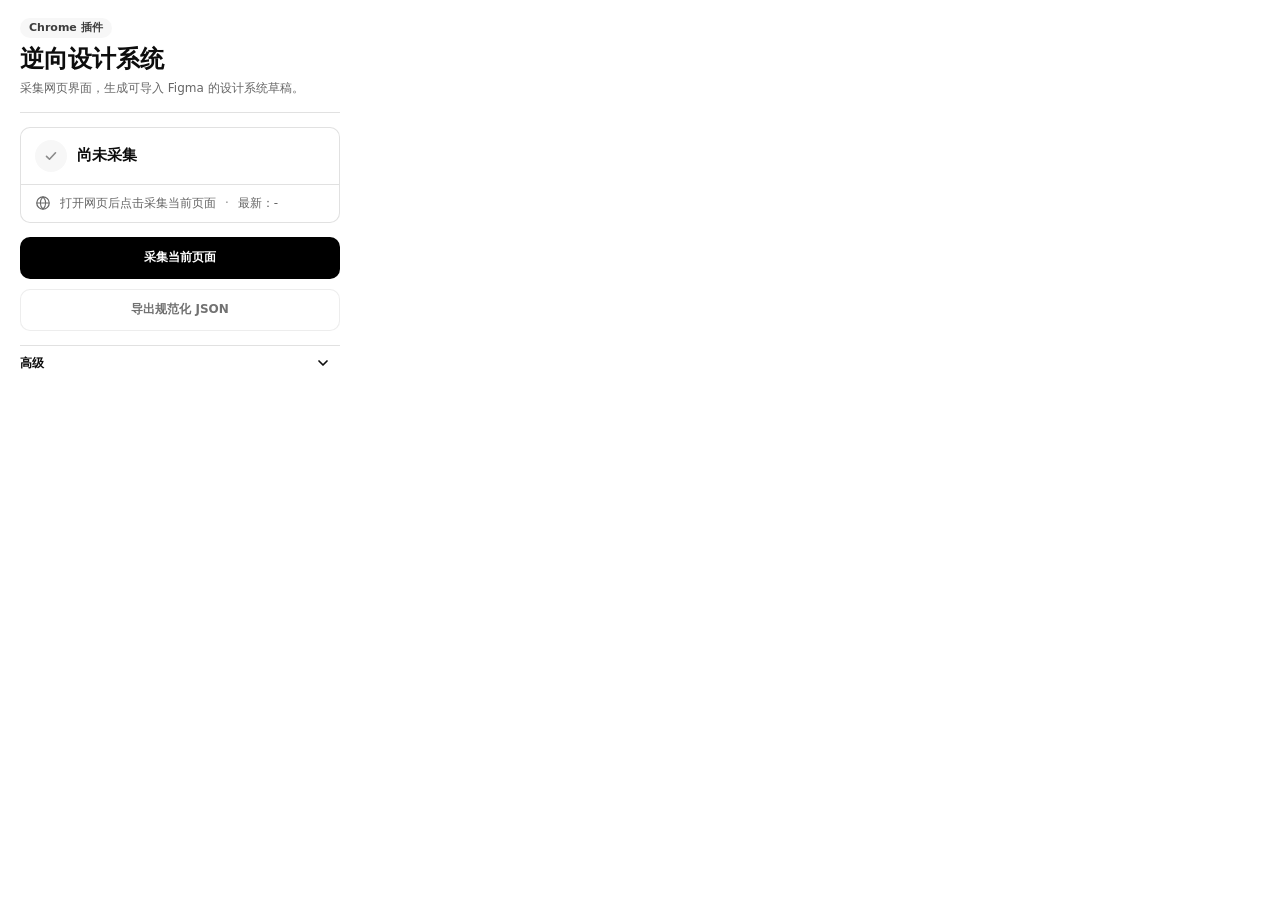
==== extension/popup.html @ 894eaabd "Initial UI Trace prototype" ====
<!doctype html>
<html lang="zh-CN">
  <head>
    <meta charset="utf-8">
    <meta name="viewport" content="width=device-width, initial-scale=1">
    <title>UI Trace · Web 采集器</title>
    <style>
      :root {
        --bg: #ffffff;
        --surface: #f7f7f7;
        --surface-hover: #f2f2f2;
        --text: #0d0d0d;
        --muted: #666666;
        --subtle: #8a8a8a;
        --border: rgba(13, 13, 13, 0.12);
        --success-bg: #ecfdf3;
        --success: #168a55;
        --danger: #9a3412;
        --radius: 10px;
      }

      * {
        box-sizing: border-box;
      }

      html {
        scrollbar-gutter: stable;
      }

      body {
        width: 360px;
        margin: 0;
        overflow-y: auto;
        scrollbar-gutter: stable;
        color: var(--text);
        background: var(--bg);
        font: 12px/1.42 Inter, system-ui, -apple-system, BlinkMacSystemFont, "Segoe UI", "Microsoft YaHei", sans-serif;
      }

      .shell {
        display: grid;
        gap: 14px;
        padding: 18px 20px 16px;
      }

      .hero {
        display: grid;
        gap: 8px;
      }

      .eyebrow {
        width: max-content;
        padding: 2px 9px;
        border-radius: 999px;
        color: #3d3d3d;
        background: var(--surface);
        font-size: 11px;
        font-weight: 800;
      }

      h1,
      p {
        margin: 0;
      }

      h1 {
        font-size: 24px;
        line-height: 1.12;
        letter-spacing: 0;
      }

      p {
        color: var(--muted);
      }

      .divider {
        height: 1px;
        background: var(--border);
      }

      .session {
        position: relative;
        z-index: 5;
        overflow: visible;
        border: 1px solid var(--border);
        border-radius: var(--radius);
        background: #ffffff;
      }

      .session.empty .session-icon {
        color: var(--subtle);
        background: var(--surface);
      }

      .session.empty .clear {
        visibility: hidden;
      }

      .session-top {
        display: flex;
        align-items: center;
        justify-content: space-between;
        gap: 12px;
        padding: 12px 14px;
      }

      .session-title {
        display: flex;
        align-items: center;
        gap: 10px;
        min-width: 0;
      }

      .session-icon {
        width: 32px;
        height: 32px;
        display: grid;
        place-items: center;
        border-radius: 999px;
        color: var(--success);
        background: var(--success-bg);
      }

      .session-icon svg {
        width: 18px;
        height: 18px;
        display: block;
      }

      #session-count {
        font-size: 15px;
        font-weight: 800;
      }

      .clear {
        width: auto;
        height: auto;
        min-height: 0;
        display: inline-flex;
        align-items: center;
        gap: 5px;
        border: 0;
        padding: 0;
        color: var(--danger);
        background: transparent;
        font: inherit;
        font-weight: 700;
      }

      .clear svg {
        width: 14px;
        height: 14px;
      }

      .session-meta {
        display: flex;
        align-items: center;
        gap: 9px;
        padding: 10px 14px;
        border-top: 1px solid var(--border);
        color: var(--muted);
      }

      .session-meta svg {
        flex: 0 0 auto;
        width: 16px;
        height: 16px;
        color: var(--muted);
      }

      #session-host {
        min-width: 0;
        overflow: hidden;
        text-overflow: ellipsis;
        white-space: nowrap;
      }

      #session-latest {
        white-space: nowrap;
      }

      .edit-label {
        width: auto;
        height: auto;
        min-height: 0;
        margin-left: auto;
        border: 0;
        padding: 0;
        color: var(--muted);
        background: transparent;
        font-size: 12px;
        font-weight: 800;
      }

      .edit-label:hover {
        color: var(--text);
      }

      .session.empty .edit-label {
        visibility: hidden;
      }

      .label-editor {
        display: grid;
        gap: 8px;
        max-height: 0;
        overflow: hidden;
        padding: 0 14px;
        border-top: 0 solid transparent;
        background: #ffffff;
        opacity: 0;
        transform: translateY(-4px);
        visibility: hidden;
        transition: max-height 190ms cubic-bezier(0.2, 0.8, 0.2, 1), padding 190ms cubic-bezier(0.2, 0.8, 0.2, 1), opacity 150ms ease, transform 150ms ease, visibility 0s linear 190ms;
      }

      .label-editor.open {
        position: relative;
        z-index: 25;
        max-height: 96px;
        overflow: visible;
        padding: 10px 14px 12px;
        border-top-width: 1px;
        border-top-color: var(--border);
        opacity: 1;
        transform: translateY(0);
        visibility: visible;
        transition: max-height 190ms cubic-bezier(0.2, 0.8, 0.2, 1), padding 190ms cubic-bezier(0.2, 0.8, 0.2, 1), opacity 160ms ease, transform 160ms ease, visibility 0s;
      }

      .label-editor.options-open {
        max-height: 96px;
      }

      .label-editor-title {
        color: var(--muted);
        font-size: 12px;
        font-weight: 800;
      }

      .label-editor-row {
        display: grid;
        grid-template-columns: 1fr auto auto;
        gap: 8px;
        align-items: start;
      }

      .label-editor select {
        display: none;
        width: 100%;
        height: 34px;
        border: 1px solid var(--border);
        border-radius: 8px;
        padding: 0 10px;
        color: var(--text);
        background: #ffffff;
        font: inherit;
        font-weight: 700;
      }

      .custom-label-select {
        position: relative;
        min-width: 0;
      }

      .label-select-trigger {
        width: 100%;
        height: 34px;
        min-height: 0;
        display: flex;
        align-items: center;
        justify-content: space-between;
        gap: 10px;
        border: 1px solid var(--border);
        border-radius: 8px;
        padding: 0 10px;
        background: #ffffff;
        font-size: 12px;
        font-weight: 800;
      }

      .label-select-trigger svg {
        width: 14px;
        height: 14px;
        flex: 0 0 auto;
        transition: transform 170ms cubic-bezier(0.2, 0.8, 0.2, 1);
      }

      .custom-label-select.open .label-select-trigger svg {
        transform: rotate(180deg);
      }

      .label-options {
        position: absolute;
        z-index: 40;
        top: calc(100% + 6px);
        left: 0;
        right: 0;
        display: grid;
        gap: 2px;
        padding: 6px;
        border: 1px solid var(--border);
        border-radius: 10px;
        background: #ffffff;
        box-shadow: 0 12px 28px rgba(0, 0, 0, 0.12);
        opacity: 0;
        transform: translateY(-4px);
        transform-origin: top;
        visibility: hidden;
        transition: opacity 150ms ease, transform 170ms cubic-bezier(0.2, 0.8, 0.2, 1), visibility 0s linear 170ms;
      }

      .custom-label-select.open .label-options {
        opacity: 1;
        transform: translateY(0);
        visibility: visible;
        transition: opacity 150ms ease, transform 170ms cubic-bezier(0.2, 0.8, 0.2, 1), visibility 0s;
      }

      .label-option {
        width: 100%;
        height: 30px;
        min-height: 0;
        display: flex;
        align-items: center;
        justify-content: flex-start;
        border: 0;
        border-radius: 7px;
        padding: 0 9px;
        background: transparent;
        font-size: 12px;
        font-weight: 400;
        text-align: left;
      }

      .label-option:hover,
      .label-option[aria-selected="true"] {
        background: var(--surface-hover);
      }

      .label-option[aria-selected="true"] {
        font-weight: 800;
      }

      .label-editor button {
        width: auto;
        height: 34px;
        min-height: 0;
        border-radius: 8px;
        padding: 0 12px;
        font-size: 12px;
      }

      .label-editor .label-select-trigger {
        width: 100%;
      }

      .label-save {
        color: #ffffff;
        background: #000000;
      }

      .label-cancel {
        border-color: var(--border);
        background: #ffffff;
      }

      .dot {
        color: var(--subtle);
      }

      .actions {
        display: grid;
        gap: 10px;
      }

      button {
        width: 100%;
        height: 42px;
        border: 1px solid transparent;
        border-radius: var(--radius);
        padding: 0 14px;
        color: var(--text);
        background: #ffffff;
        font: inherit;
        font-weight: 800;
        cursor: pointer;
      }

      button:disabled {
        cursor: wait;
        opacity: 0.58;
      }

      .primary {
        color: #ffffff;
        background: #000000;
      }

      .primary:hover {
        background: #202020;
      }

      .secondary,
      .ghost {
        border-color: var(--border);
      }

      .secondary:hover,
      .ghost:hover {
        background: var(--surface-hover);
      }

      .advanced {
        display: grid;
        gap: 0;
      }

      .advanced-toggle {
        height: 36px;
        display: flex;
        align-items: center;
        justify-content: space-between;
        border: 0;
        border-top: 1px solid var(--border);
        border-radius: 0;
        padding: 0 8px 0 0;
        background: transparent;
        transition: color 160ms ease;
      }

      #advanced-chevron {
        width: 18px;
        height: 18px;
        display: grid;
        place-items: center;
        flex: 0 0 auto;
        transition: transform 180ms cubic-bezier(0.2, 0.8, 0.2, 1);
      }

      #advanced-chevron svg {
        width: 16px;
        height: 16px;
        display: block;
      }

      .advanced.open #advanced-chevron {
        transform: rotate(180deg);
      }

      .advanced-panel {
        display: grid;
        gap: 12px;
        max-height: 0;
        overflow: hidden;
        opacity: 0;
        transform: translateY(-4px);
        visibility: hidden;
        transition: max-height 220ms cubic-bezier(0.2, 0.8, 0.2, 1), opacity 160ms ease, transform 160ms ease, visibility 0s linear 220ms;
      }

      .advanced.open .advanced-panel {
        max-height: 520px;
        opacity: 1;
        transform: translateY(0);
        visibility: visible;
        transition: max-height 220ms cubic-bezier(0.2, 0.8, 0.2, 1), opacity 180ms ease, transform 180ms ease, visibility 0s;
      }

      .advanced-section {
        display: grid;
        gap: 8px;
        padding-top: 12px;
        border-top: 1px solid var(--border);
      }

      .advanced-title {
        font-size: 13px;
        font-weight: 800;
      }

      .hint {
        color: var(--subtle);
      }

      .segmented {
        position: relative;
        display: grid;
        grid-template-columns: 1fr 1fr;
        padding: 3px;
        border: 1px solid var(--border);
        border-radius: 9px;
        background: var(--surface);
      }

      .segmented::before {
        content: "";
        position: absolute;
        top: 3px;
        bottom: 3px;
        left: 3px;
        width: calc((100% - 6px) / 2);
        border-radius: 7px;
        background: #ffffff;
        box-shadow: 0 1px 2px rgba(0, 0, 0, 0.06);
        transition: transform 180ms cubic-bezier(0.2, 0.8, 0.2, 1);
      }

      .segmented.full-page::before {
        transform: translateX(100%);
      }

      .segment {
        position: relative;
        z-index: 1;
        height: 30px;
        min-height: 0;
        border: 0;
        border-radius: 7px;
        color: var(--muted);
        background: transparent;
        font-weight: 700;
        transition: color 160ms ease;
      }

      .segment.active {
        color: var(--text);
        background: transparent;
        box-shadow: none;
      }

      @media (prefers-reduced-motion: reduce) {
        .advanced-toggle,
        #advanced-chevron,
        .advanced-panel,
        .label-editor,
        .label-select-trigger svg,
        .label-options,
        .segmented::before,
        .segment {
          transition: none;
        }
      }

      #replica-scope {
        display: none;
      }

      #status {
        min-height: 16px;
        color: var(--subtle);
      }
    </style>
  </head>
  <body>
    <main class="shell">
      <section class="hero">
        <div class="eyebrow">Chrome 插件</div>
        <h1>逆向设计系统</h1>
        <p>采集网页界面，生成可导入 Figma 的设计系统草稿。</p>
      </section>

      <div class="divider"></div>

      <section id="session-card" class="session empty" aria-label="当前会话">
        <div class="session-top">
          <div class="session-title">
            <span class="session-icon" aria-hidden="true">
              <svg viewBox="0 0 20 20" fill="none">
                <path d="M5 10.4L8.3 13.6L15 6.4" stroke="currentColor" stroke-width="1.8" stroke-linecap="round" stroke-linejoin="round"/>
              </svg>
            </span>
            <span id="session-count">尚未采集</span>
          </div>
          <button id="clear-session" class="clear" type="button" disabled>
            <svg viewBox="0 0 16 16" fill="none" aria-hidden="true">
              <path d="M3 4H13M6 4V2.8H10V4M5 6V13H11V6" stroke="currentColor" stroke-width="1.4" stroke-linecap="round" stroke-linejoin="round"/>
            </svg>
            <span id="clear-label">清空</span>
          </button>
        </div>
        <div class="session-meta">
          <svg viewBox="0 0 18 18" fill="none" aria-hidden="true">
            <circle cx="9" cy="9" r="7" stroke="currentColor" stroke-width="1.4"/>
            <path d="M2.5 9H15.5M9 2C11 4 12 6.3 12 9C12 11.7 11 14 9 16M9 2C7 4 6 6.3 6 9C6 11.7 7 14 9 16" stroke="currentColor" stroke-width="1.2" stroke-linecap="round"/>
          </svg>
          <span id="session-host">打开网页后点击采集当前页面</span>
          <span id="latest-separator" class="dot">·</span>
          <span id="session-latest">最新：-</span>
          <button id="edit-latest-label" class="edit-label" type="button" disabled>修改</button>
        </div>
        <div id="label-editor" class="label-editor" inert>
          <div class="label-editor-title">修改最新标签</div>
          <div class="label-editor-row">
            <select id="latest-label-select" aria-label="最新标签">
              <option value="default">默认状态</option>
              <option value="menu-open">菜单打开</option>
              <option value="modal-open">弹窗打开</option>
              <option value="sidebar-open">侧栏展开</option>
              <option value="selected">选中状态</option>
              <option value="focused">聚焦状态</option>
              <option value="visible-interactive-states">可见交互状态</option>
              <option value="screenshot-viewport">当前可见区域截图</option>
              <option value="screenshot-full-page">完整页面截图</option>
            </select>
            <button id="save-latest-label" class="label-save" type="button">保存</button>
            <button id="cancel-latest-label" class="label-cancel" type="button">取消</button>
          </div>
        </div>
      </section>

      <section class="actions">
        <button id="capture" class="primary">采集当前页面</button>
        <button id="export-normalized" class="secondary" disabled>导出规范化 JSON</button>
      </section>

      <section id="advanced" class="advanced">
        <button id="advanced-toggle" class="advanced-toggle" type="button" aria-expanded="false">
          <span>高级</span>
          <span id="advanced-chevron" aria-hidden="true">
            <svg viewBox="0 0 16 16" fill="none">
              <path d="M4 6L8 10L12 6" stroke="currentColor" stroke-width="1.7" stroke-linecap="round" stroke-linejoin="round"/>
            </svg>
          </span>
        </button>
        <div id="advanced-panel" class="advanced-panel" inert>
          <section class="advanced-section">
            <div class="advanced-title">采集可见交互状态</div>
            <button id="capture-interactive" class="secondary">采集可见交互状态</button>
            <div class="hint">尝试打开菜单、下拉、Tab、展开项并采集变化状态。</div>
          </section>

          <section class="advanced-section">
            <div class="advanced-title">页面截图参考</div>
            <select id="replica-scope" aria-label="截图范围">
              <option value="viewport" selected>当前可见区域</option>
              <option value="full-page">尝试完整页面</option>
            </select>
            <div id="scope-segmented" class="segmented" aria-label="截图范围">
              <button class="segment active" type="button" data-scope="viewport">当前可见区域</button>
              <button class="segment" type="button" data-scope="full-page">尝试完整页面</button>
            </div>
            <button id="capture-replica" class="secondary">采集截图参考</button>
            <div class="hint">为 Figma 保留页面截图参考，不参与设计系统生成主流程。</div>
          </section>

          <section class="advanced-section">
            <div class="advanced-title">调试数据</div>
            <button id="export-session" class="ghost" disabled>导出原始数据</button>
            <div class="hint">用于排查采集和规范化问题。</div>
          </section>
        </div>
      </section>

      <div id="status" role="status"></div>
    </main>
    <script src="normalizer.js"></script>
    <script src="popup.js"></script>
  </body>
</html>
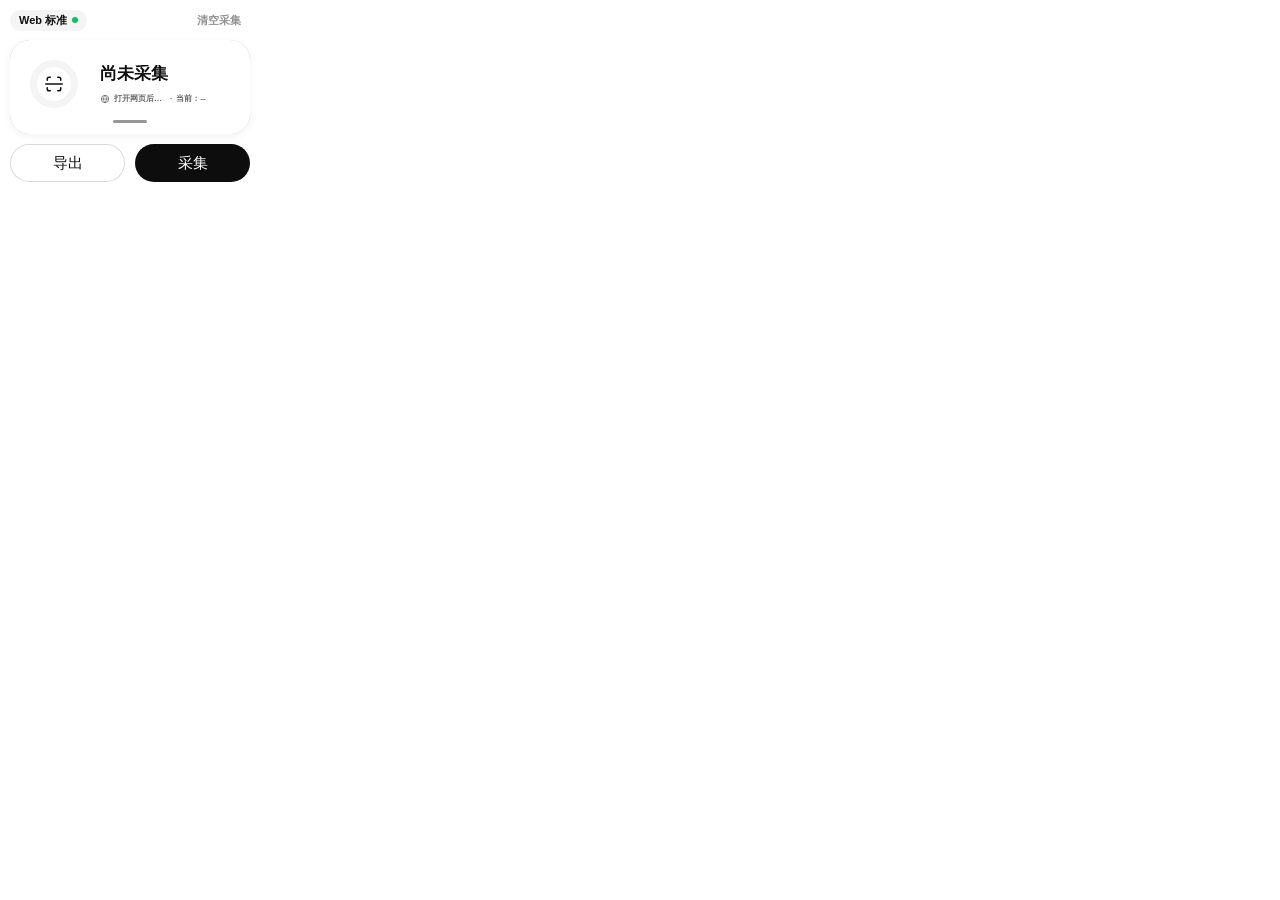
==== commit 6fb4b0c0: "Refine dual-theme plugin UI and interactions" ====
--- a/extension/popup.html
+++ b/extension/popup.html
@@ -6,653 +6,2027 @@
     <title>UI Trace · Web 采集器</title>
     <style>
       :root {
-        --bg: #ffffff;
-        --surface: #f7f7f7;
-        --surface-hover: #f2f2f2;
-        --text: #0d0d0d;
+        color-scheme: light;
+        --page: #f3f3f3;
+        --panel: #ffffff;
+        --surface: #ffffff;
+        --soft: #f4f4f4;
+        --soft-2: #f9f9f9;
+        --text: #101010;
         --muted: #666666;
-        --subtle: #8a8a8a;
-        --border: rgba(13, 13, 13, 0.12);
-        --success-bg: #ecfdf3;
-        --success: #168a55;
-        --danger: #9a3412;
-        --radius: 10px;
+        --label: #555555;
+        --quiet: #969696;
+        --border: #dddddd;
+        --border-strong: rgba(0, 0, 0, 0.15);
+        --action: #0d0d0d;
+        --action-text: #ffffff;
+        --green: #00c961;
+        --danger: #cf3b2e;
+        --shadow: 0 2px 8px rgba(0, 0, 0, 0.055), 0 0 0.5px rgba(0, 0, 0, 0.28);
+      }
+
+      :root[data-theme="dark"] {
+        color-scheme: dark;
+        --page: #0b0b0b;
+        --panel: #050505;
+        --surface: #202020;
+        --soft: #252525;
+        --soft-2: #1b1b1b;
+        --text: #ffffff;
+        --muted: #a7a7a7;
+        --label: #d6d6d6;
+        --quiet: #8b8b8b;
+        --border: #464646;
+        --border-strong: rgba(255, 255, 255, 0.42);
+        --action: #f5f5f5;
+        --action-text: #111111;
+        --shadow: 0 4px 14px rgba(0, 0, 0, 0.34), 0 0 0.5px rgba(255, 255, 255, 0.18);
       }
 
       * {
         box-sizing: border-box;
       }
 
-      html {
-        scrollbar-gutter: stable;
-      }
-
       body {
-        width: 360px;
+        width: 380px;
+        min-height: 292px;
         margin: 0;
-        overflow-y: auto;
-        scrollbar-gutter: stable;
+        overflow-x: hidden;
         color: var(--text);
-        background: var(--bg);
-        font: 12px/1.42 Inter, system-ui, -apple-system, BlinkMacSystemFont, "Segoe UI", "Microsoft YaHei", sans-serif;
+        background: var(--page);
+        font: 12px/1.2 "PingFang SC", "Microsoft YaHei", Inter, system-ui, sans-serif;
+      }
+
+      button,
+      select {
+        font: inherit;
+      }
+
+      button {
+        border: 0;
+        cursor: pointer;
+      }
+
+      button:focus-visible,
+      select:focus-visible {
+        outline: 2px solid var(--green);
+        outline-offset: 2px;
       }
 
       .shell {
-        display: grid;
-        gap: 14px;
-        padding: 18px 20px 16px;
-      }
-
-      .hero {
-        display: grid;
+        min-height: 292px;
+        display: flex;
+        flex-direction: column;
+        gap: 15px;
+        padding: 15px;
+        border-radius: 30px;
+        background: var(--panel);
+      }
+
+      .topbar {
+        height: 27px;
+        display: flex;
+        align-items: center;
+        justify-content: space-between;
+      }
+
+      .mode-toggle,
+      .clear {
+        min-height: 27px;
+        display: inline-flex;
+        align-items: center;
         gap: 8px;
-      }
-
-      .eyebrow {
-        width: max-content;
-        padding: 2px 9px;
-        border-radius: 999px;
-        color: #3d3d3d;
-        background: var(--surface);
-        font-size: 11px;
+        padding: 7px 15px;
+        border-radius: 24px;
+        color: var(--text);
+        background: var(--soft);
+        font-size: 12px;
         font-weight: 800;
-      }
-
-      h1,
-      p {
-        margin: 0;
-      }
-
-      h1 {
-        font-size: 24px;
-        line-height: 1.12;
-        letter-spacing: 0;
-      }
-
-      p {
-        color: var(--muted);
-      }
-
-      .divider {
-        height: 1px;
-        background: var(--border);
+        line-height: 13px;
+      }
+
+      .clear {
+        background: transparent;
+      }
+
+      .clear[data-confirm="true"] {
+        color: #ffffff;
+        background: var(--danger);
+      }
+
+      .mode-dot {
+        width: 7px;
+        height: 7px;
+        flex: 0 0 7px;
+        border-radius: 50%;
+        background: var(--green);
+      }
+
+      .content-stack {
+        width: 350px;
+        display: flex;
+        flex-direction: column;
+        gap: 15px;
       }
 
       .session {
         position: relative;
-        z-index: 5;
+        overflow: hidden;
+        border-radius: 24px;
+        background: var(--surface);
+        box-shadow: var(--shadow);
+      }
+
+      .session-overview {
+        position: relative;
+        min-height: 147px;
+        display: flex;
+        align-items: center;
+        gap: 35px;
+        padding: 30px;
+      }
+
+      .theme-toggle {
+        width: 71px;
+        height: 71px;
+        flex: 0 0 71px;
+        display: grid;
+        place-items: center;
+        border: 10px solid var(--green);
+        border-radius: 50%;
+        color: var(--text);
+        background: var(--surface);
+      }
+
+      .session.empty .theme-toggle {
+        border-color: var(--soft);
+      }
+
+      .theme-toggle svg {
+        width: 26px;
+        height: 26px;
+      }
+
+      .session-copy {
+        min-width: 0;
+        display: grid;
+        gap: 19px;
+      }
+
+      #session-count {
+        min-width: 0;
+        overflow: hidden;
+        color: var(--text);
+        font-size: 23px;
+        font-weight: 900;
+        line-height: 24px;
+        letter-spacing: 0;
+        white-space: nowrap;
+      }
+
+      .session-meta {
+        min-width: 0;
+        display: flex;
+        align-items: center;
+        gap: 6px;
+        color: var(--muted);
+        font-size: 10px;
+        font-weight: 700;
+        line-height: 12px;
+        white-space: nowrap;
+      }
+
+      .session-meta svg {
+        width: 14px;
+        height: 14px;
+        flex: 0 0 auto;
+      }
+
+      #session-host {
+        max-width: 72px;
+        overflow: hidden;
+        text-overflow: ellipsis;
+      }
+
+      #session-latest {
+        overflow: hidden;
+        max-width: 96px;
+        text-overflow: ellipsis;
+      }
+
+      .details-toggle {
+        position: absolute;
+        left: 50%;
+        bottom: 9px;
+        width: 46px;
+        height: 18px;
+        padding: 0;
+        border-radius: 999px;
+        background: transparent;
+        transform: translateX(-50%);
+      }
+
+      .details-toggle::before {
+        content: "";
+        position: absolute;
+        left: 8px;
+        right: 8px;
+        top: 7px;
+        height: 4px;
+        border-radius: 999px;
+        background: var(--quiet);
+      }
+
+      .edit-label {
+        display: none;
+      }
+
+      .label-editor,
+      .advanced-panel {
+        display: none;
+      }
+
+      .session.expanded .label-editor {
+        display: grid;
+      }
+
+      .advanced.is-advanced.expanded .advanced-panel {
+        display: grid;
+      }
+
+      .session.expanded {
         overflow: visible;
-        border: 1px solid var(--border);
-        border-radius: var(--radius);
-        background: #ffffff;
-      }
-
-      .session.empty .session-icon {
-        color: var(--subtle);
-        background: var(--surface);
-      }
-
-      .session.empty .clear {
-        visibility: hidden;
-      }
-
-      .session-top {
+      }
+
+      .label-editor,
+      .advanced-panel {
+        gap: 15px;
+        padding: 0 30px 15px;
+      }
+
+      .label-editor-title,
+      .advanced-title {
+        color: var(--label);
+        font-size: 15px;
+        font-weight: 500;
+        line-height: 16px;
+      }
+
+      .label-editor-row {
         display: flex;
         align-items: center;
         justify-content: space-between;
         gap: 12px;
-        padding: 12px 14px;
-      }
-
-      .session-title {
+      }
+
+      .label-editor select {
+        display: none;
+      }
+
+      .custom-label-select {
+        position: relative;
+        width: 142px;
+        flex: 0 0 142px;
+      }
+
+      .label-select-trigger,
+      .advanced-action {
+        width: 100%;
+        min-height: 38px;
         display: flex;
         align-items: center;
+        justify-content: space-between;
+        gap: 8px;
+        padding: 12px 15px;
+        border: 1px solid var(--border);
+        border-radius: 30px;
+        color: var(--text);
+        background: var(--surface);
+        font-size: 15px;
+        font-weight: 500;
+        line-height: 14px;
+        text-align: left;
+      }
+
+      .label-select-trigger svg {
+        width: 12px;
+        flex: 0 0 auto;
+      }
+
+      .label-options {
+        position: absolute;
+        z-index: 20;
+        top: calc(100% + 6px);
+        left: 0;
+        right: 0;
+        display: none;
+        padding: 6px;
+        border: 1px solid var(--border);
+        border-radius: 15px;
+        background: var(--surface);
+        box-shadow: var(--shadow);
+      }
+
+      .custom-label-select.open .label-options {
+        display: grid;
+      }
+
+      .label-option {
+        min-height: 28px;
+        padding: 6px 9px;
+        border-radius: 10px;
+        color: var(--text);
+        background: transparent;
+        text-align: left;
+        font-size: 12px;
+      }
+
+      .label-option:hover,
+      .label-option[aria-selected="true"] {
+        background: var(--soft);
+      }
+
+      .label-save,
+      .label-cancel {
+        min-width: 61px;
+        min-height: 38px;
+        padding: 11px 15px;
+        border-radius: 30px;
+        color: var(--text);
+        background: transparent;
+        font-size: 15px;
+        font-weight: 500;
+      }
+
+      .label-save {
+        border: 1px solid var(--border-strong);
+      }
+
+      .advanced {
+        display: contents;
+      }
+
+      .advanced-panel {
+        padding-top: 0;
+      }
+
+      .advanced-section {
+        display: grid;
+        gap: 15px;
+      }
+
+      .advanced-action {
+        justify-content: center;
+      }
+
+      .segmented {
+        position: relative;
+        height: 38px;
+        display: grid;
+        grid-template-columns: 1fr 1fr;
+        padding: 4px;
+        border: 1px solid var(--border);
+        border-radius: 30px;
+        background: var(--soft-2);
+      }
+
+      .segmented::before {
+        content: "";
+        position: absolute;
+        top: 4px;
+        bottom: 4px;
+        left: 4px;
+        width: calc(50% - 4px);
+        border-radius: 24px;
+        background: var(--surface);
+        box-shadow: 0 2px 8px rgba(0, 0, 0, 0.08);
+        transition: transform 160ms ease;
+      }
+
+      .segmented.full-page::before {
+        transform: translateX(100%);
+      }
+
+      .segment {
+        position: relative;
+        z-index: 1;
+        min-height: 28px;
+        border-radius: 24px;
+        color: var(--quiet);
+        background: transparent;
+        font-size: 15px;
+        font-weight: 500;
+      }
+
+      .segment.active {
+        color: var(--text);
+      }
+
+      #replica-scope,
+      .hint {
+        display: none;
+      }
+
+      .advanced-utility {
+        min-height: 30px;
+        padding: 0;
+        color: var(--muted);
+        background: transparent;
+        text-align: left;
+        font-size: 11px;
+      }
+
+      .actions {
+        display: grid;
+        grid-template-columns: 1fr 1fr;
+        gap: 15px;
+      }
+
+      .actions button {
+        height: 56px;
+        border-radius: 30px;
+        font-size: 18px;
+        font-weight: 500;
+        line-height: 20px;
+      }
+
+      .secondary {
+        border: 1px solid var(--border-strong);
+        color: var(--text);
+        background-color: var(--surface);
+      }
+
+      .primary {
+        color: var(--action-text);
+        background-color: var(--action);
+      }
+
+      :root[data-theme="dark"] .secondary {
+        color: #ffffff;
+        background-color: #050505;
+      }
+
+      :root[data-theme="dark"] .primary {
+        color: #111111;
+        background-color: #f5f5f5;
+      }
+
+      .primary:disabled,
+      .secondary:disabled,
+      .clear:disabled,
+      .advanced-action:disabled {
+        cursor: not-allowed;
+        opacity: 0.45;
+      }
+
+      .circle-action {
+        display: none;
+        width: 56px;
+        padding: 0;
+        border: 1px solid var(--border-strong);
+        border-radius: 50% !important;
+        color: var(--text);
+        background: var(--surface);
+        font-size: 32px !important;
+        line-height: 1;
+      }
+
+      .circle-action.dark {
+        color: var(--action-text);
+        border-color: var(--action);
+        background-color: var(--action);
+      }
+
+      .actions.capture-confirm {
+        grid-template-columns: 56px 1fr;
+      }
+
+      .actions.export-confirm {
+        grid-template-columns: 1fr 56px;
+      }
+
+      .actions.capture-confirm #export-normalized,
+      .actions.export-confirm #capture {
+        display: none;
+      }
+
+      .actions.capture-confirm #capture-back,
+      .actions.export-confirm #export-confirm {
+        display: block;
+      }
+
+      #status {
+        min-height: 0;
+        max-height: 0;
+        overflow: hidden;
+        color: var(--muted);
+        font-size: 11px;
+        line-height: 14px;
+      }
+
+      #status:not(:empty) {
+        max-height: 28px;
+      }
+
+      html {
+        background: transparent;
+        border-radius: 26px;
+        overflow: hidden;
+      }
+
+      body {
+        width: 260px;
+        min-height: 0;
+        border-radius: 26px;
+        overflow: hidden;
+        background: transparent;
+        font-family: "PingFang SC", "PingFang TC", "PingFang HK", sans-serif;
+      }
+
+      .shell {
+        width: 260px;
+        min-height: 0;
         gap: 10px;
-        min-width: 0;
-      }
-
-      .session-icon {
-        width: 32px;
-        height: 32px;
-        display: grid;
-        place-items: center;
-        border-radius: 999px;
-        color: var(--success);
-        background: var(--success-bg);
-      }
-
-      .session-icon svg {
+        padding: 10px;
+        border-radius: 26px;
+        overflow: hidden;
+      }
+
+      .topbar {
+        height: 20px;
+      }
+
+      .mode-toggle,
+      .clear {
+        width: auto;
+        min-width: 74px;
+        min-height: 20px;
+        justify-content: center;
+        gap: 5px;
+        padding: 5px 9px;
+        border-radius: 18px;
+        font-size: 11px;
+        line-height: 11px;
+        white-space: nowrap;
+      }
+
+      .clear {
+        width: 62px;
+        min-width: 62px;
+        padding-left: 0;
+        padding-right: 0;
+      }
+
+      .mode-dot {
+        width: 6px;
+        height: 6px;
+        flex-basis: 6px;
+      }
+
+      .content-stack {
+        width: 240px;
+        gap: 10px;
+      }
+
+      .session {
+        border-radius: 20px;
+      }
+
+      .session-overview {
+        position: static;
+        min-height: 98px;
+        gap: 22px;
+        padding: 20px;
+      }
+
+      .theme-toggle {
+        width: 48px;
+        height: 48px;
+        flex-basis: 48px;
+        border-width: 7px;
+      }
+
+      .theme-toggle svg {
         width: 18px;
         height: 18px;
+      }
+
+      .session-copy {
+        gap: 11px;
+      }
+
+      #session-count {
+        font-size: 17px;
+        line-height: 18px;
+      }
+
+      .session-meta {
+        gap: 4px;
+        font-size: 8px;
+        line-height: 10px;
+      }
+
+      .session-meta svg {
+        width: 10px;
+        height: 10px;
+      }
+
+      #session-host {
+        max-width: 52px;
+      }
+
+      #session-latest {
+        max-width: 62px;
+      }
+
+      .details-toggle {
+        bottom: 0;
+        width: 72px;
+        height: 28px;
+      }
+
+      .details-toggle::before {
+        left: 25px;
+        right: 25px;
+        top: 12px;
+        height: 3px;
+      }
+
+      .label-editor,
+      .advanced-panel {
+        gap: 10px;
+        padding: 0 20px 24px;
+      }
+
+      .label-editor-title,
+      .advanced-title {
+        font-size: 12px;
+        line-height: 13px;
+      }
+
+      .label-editor-row {
+        gap: 8px;
+      }
+
+      .label-editor select {
+        width: 92px;
+        min-height: 27px;
+        appearance: none;
+        -webkit-appearance: none;
         display: block;
-      }
-
-      #session-count {
+        padding: 0 28px 0 10px;
+        border: 1px solid var(--border);
+        border-radius: 18px;
+        color: var(--text);
+        background-color: var(--surface);
+        background-image: url("data:image/svg+xml,%3Csvg width='12' height='12' viewBox='0 0 12 12' fill='none' xmlns='http://www.w3.org/2000/svg'%3E%3Cpath d='M3 4.5L6 7.5L9 4.5' stroke='%23101010' stroke-width='1.6' stroke-linecap='round' stroke-linejoin='round'/%3E%3C/svg%3E");
+        background-position: right 10px center;
+        background-repeat: no-repeat;
+        background-size: 12px 12px;
+        font-size: 12px;
+        line-height: 13px;
+      }
+
+      :root[data-theme="dark"] .label-editor select {
+        background-image: url("data:image/svg+xml,%3Csvg width='12' height='12' viewBox='0 0 12 12' fill='none' xmlns='http://www.w3.org/2000/svg'%3E%3Cpath d='M3 4.5L6 7.5L9 4.5' stroke='%23ffffff' stroke-width='1.6' stroke-linecap='round' stroke-linejoin='round'/%3E%3C/svg%3E");
+      }
+
+      .custom-label-select,
+      .label-options {
+        display: none !important;
+      }
+
+      .label-save,
+      .label-cancel {
+        min-width: 40px;
+        min-height: 27px;
+        padding: 0 10px;
+        font-size: 12px;
+      }
+
+      .advanced-section {
+        gap: 9px;
+      }
+
+      .advanced-action,
+      .segmented {
+        min-height: 29px;
+        height: 29px;
+        border-radius: 18px;
+        font-size: 12px;
+      }
+
+      .advanced-action {
+        padding: 0 10px;
+      }
+
+      .segmented {
+        padding: 3px;
+      }
+
+      .segmented::before {
+        top: 3px;
+        bottom: 3px;
+        left: 3px;
+        width: calc(50% - 3px);
+      }
+
+      .segment {
+        min-height: 21px;
+        font-size: 12px;
+      }
+
+      .advanced-utility {
+        display: none;
+      }
+
+      .actions {
+        gap: 10px;
+      }
+
+      .actions button {
+        height: 38px;
+        border-radius: 22px;
         font-size: 15px;
-        font-weight: 800;
-      }
-
-      .clear {
-        width: auto;
-        height: auto;
-        min-height: 0;
-        display: inline-flex;
-        align-items: center;
-        gap: 5px;
-        border: 0;
-        padding: 0;
-        color: var(--danger);
-        background: transparent;
-        font: inherit;
-        font-weight: 700;
-      }
-
-      .clear svg {
-        width: 14px;
-        height: 14px;
-      }
-
-      .session-meta {
-        display: flex;
-        align-items: center;
-        gap: 9px;
-        padding: 10px 14px;
-        border-top: 1px solid var(--border);
-        color: var(--muted);
-      }
-
-      .session-meta svg {
-        flex: 0 0 auto;
-        width: 16px;
-        height: 16px;
-        color: var(--muted);
-      }
-
-      #session-host {
+        line-height: 16px;
+      }
+
+      .circle-action {
+        width: 38px;
+        font-size: 24px !important;
+      }
+
+      .actions.capture-confirm {
+        grid-template-columns: 38px 1fr;
+      }
+
+      .actions.export-confirm {
+        grid-template-columns: 38px 1fr;
+      }
+
+      .actions.capture-confirm #capture-back,
+      .actions.export-confirm #capture-back {
+        display: block;
+        order: 1;
+      }
+
+      .actions.capture-confirm #capture,
+      .actions.export-confirm #export-normalized {
+        order: 2;
+      }
+
+      .actions.export-confirm #export-confirm {
+        display: none;
+      }
+
+      .details-toggle::before {
+        top: 12px;
+        height: 3px;
+      }
+
+      .label-editor select {
+        display: none;
+      }
+
+      .custom-label-select {
+        position: relative;
+        width: 92px;
+        flex: 0 0 92px;
+        display: block !important;
+      }
+
+      .label-select-trigger {
+        min-height: 27px;
+        padding: 0 24px 0 10px;
+        border-radius: 18px;
+        font-size: 12px;
+        line-height: 13px;
+        overflow: hidden;
+        white-space: nowrap;
+      }
+
+      .label-select-trigger span {
         min-width: 0;
         overflow: hidden;
         text-overflow: ellipsis;
-        white-space: nowrap;
-      }
-
-      #session-latest {
-        white-space: nowrap;
-      }
-
-      .edit-label {
-        width: auto;
-        height: auto;
-        min-height: 0;
-        margin-left: auto;
-        border: 0;
-        padding: 0;
-        color: var(--muted);
-        background: transparent;
+      }
+
+      .label-select-trigger svg {
+        position: absolute;
+        right: 10px;
+        width: 10px;
+      }
+
+      .label-options {
+        top: auto;
+        bottom: calc(100% + 6px);
+        display: none !important;
+        max-height: 142px;
+        overflow-y: auto;
+        padding: 6px;
+        border-radius: 16px;
+        scrollbar-width: none;
+      }
+
+      .label-options::-webkit-scrollbar {
+        display: none;
+      }
+
+      .custom-label-select.open .label-options {
+        display: grid !important;
+      }
+
+      .label-option {
+        min-height: 26px;
+        padding: 6px 9px;
+        border-radius: 10px;
         font-size: 12px;
-        font-weight: 800;
-      }
-
-      .edit-label:hover {
-        color: var(--text);
-      }
-
-      .session.empty .edit-label {
-        visibility: hidden;
-      }
-
-      .label-editor {
-        display: grid;
-        gap: 8px;
-        max-height: 0;
-        overflow: hidden;
-        padding: 0 14px;
-        border-top: 0 solid transparent;
-        background: #ffffff;
-        opacity: 0;
-        transform: translateY(-4px);
-        visibility: hidden;
-        transition: max-height 190ms cubic-bezier(0.2, 0.8, 0.2, 1), padding 190ms cubic-bezier(0.2, 0.8, 0.2, 1), opacity 150ms ease, transform 150ms ease, visibility 0s linear 190ms;
-      }
-
-      .label-editor.open {
-        position: relative;
-        z-index: 25;
-        max-height: 96px;
-        overflow: visible;
-        padding: 10px 14px 12px;
-        border-top-width: 1px;
-        border-top-color: var(--border);
-        opacity: 1;
-        transform: translateY(0);
-        visibility: visible;
-        transition: max-height 190ms cubic-bezier(0.2, 0.8, 0.2, 1), padding 190ms cubic-bezier(0.2, 0.8, 0.2, 1), opacity 160ms ease, transform 160ms ease, visibility 0s;
-      }
-
-      .label-editor.options-open {
-        max-height: 96px;
-      }
-
-      .label-editor-title {
-        color: var(--muted);
-        font-size: 12px;
-        font-weight: 800;
-      }
-
-      .label-editor-row {
-        display: grid;
-        grid-template-columns: 1fr auto auto;
-        gap: 8px;
-        align-items: start;
-      }
-
-      .label-editor select {
-        display: none;
-        width: 100%;
-        height: 34px;
-        border: 1px solid var(--border);
-        border-radius: 8px;
-        padding: 0 10px;
-        color: var(--text);
-        background: #ffffff;
-        font: inherit;
-        font-weight: 700;
-      }
-
-      .custom-label-select {
-        position: relative;
-        min-width: 0;
-      }
-
-      .label-select-trigger {
-        width: 100%;
-        height: 34px;
-        min-height: 0;
-        display: flex;
-        align-items: center;
-        justify-content: space-between;
-        gap: 10px;
-        border: 1px solid var(--border);
-        border-radius: 8px;
-        padding: 0 10px;
-        background: #ffffff;
-        font-size: 12px;
-        font-weight: 800;
-      }
-
-      .label-select-trigger svg {
-        width: 14px;
-        height: 14px;
-        flex: 0 0 auto;
-        transition: transform 170ms cubic-bezier(0.2, 0.8, 0.2, 1);
-      }
-
-      .custom-label-select.open .label-select-trigger svg {
-        transform: rotate(180deg);
-      }
-
-      .label-options {
-        position: absolute;
-        z-index: 40;
-        top: calc(100% + 6px);
-        left: 0;
-        right: 0;
-        display: grid;
-        gap: 2px;
-        padding: 6px;
-        border: 1px solid var(--border);
-        border-radius: 10px;
-        background: #ffffff;
-        box-shadow: 0 12px 28px rgba(0, 0, 0, 0.12);
-        opacity: 0;
-        transform: translateY(-4px);
-        transform-origin: top;
-        visibility: hidden;
-        transition: opacity 150ms ease, transform 170ms cubic-bezier(0.2, 0.8, 0.2, 1), visibility 0s linear 170ms;
-      }
-
-      .custom-label-select.open .label-options {
-        opacity: 1;
-        transform: translateY(0);
-        visibility: visible;
-        transition: opacity 150ms ease, transform 170ms cubic-bezier(0.2, 0.8, 0.2, 1), visibility 0s;
-      }
-
-      .label-option {
-        width: 100%;
-        height: 30px;
-        min-height: 0;
-        display: flex;
-        align-items: center;
-        justify-content: flex-start;
-        border: 0;
-        border-radius: 7px;
-        padding: 0 9px;
-        background: transparent;
-        font-size: 12px;
-        font-weight: 400;
-        text-align: left;
       }
 
       .label-option:hover,
       .label-option[aria-selected="true"] {
-        background: var(--surface-hover);
-      }
-
-      .label-option[aria-selected="true"] {
-        font-weight: 800;
-      }
-
-      .label-editor button {
-        width: auto;
-        height: 34px;
-        min-height: 0;
-        border-radius: 8px;
-        padding: 0 12px;
-        font-size: 12px;
-      }
-
-      .label-editor .label-select-trigger {
-        width: 100%;
-      }
-
-      .label-save {
-        color: #ffffff;
-        background: #000000;
-      }
-
-      .label-cancel {
-        border-color: var(--border);
-        background: #ffffff;
-      }
-
-      .dot {
-        color: var(--subtle);
+        background: var(--soft);
+      }
+
+      .actions.export-confirm {
+        grid-template-columns: 1fr 38px;
+      }
+
+      .actions.export-confirm #export-normalized {
+        display: block;
+        order: 1;
+      }
+
+      .actions.export-confirm #export-confirm {
+        display: block;
+        order: 2;
+      }
+
+      .actions.export-confirm #capture,
+      .actions.export-confirm #capture-back {
+        display: none;
+      }
+
+      @property --ring-fill {
+        syntax: "<percentage>";
+        inherits: false;
+        initial-value: 0%;
+      }
+
+      :root {
+        --motion-ease: cubic-bezier(0.22, 0.9, 0.25, 1);
+        --motion-snap: cubic-bezier(0.2, 1.35, 0.35, 1);
+        --theme-wipe-color: #050505;
+      }
+
+      body,
+      .shell,
+      .session,
+      .session-overview,
+      .mode-toggle,
+      .clear,
+      .secondary,
+      .primary,
+      .circle-action,
+      .label-select-trigger,
+      .label-option,
+      .label-save,
+      .label-cancel,
+      .advanced-action,
+      .segmented,
+      .segment,
+      .details-toggle::before {
+        transition:
+          background-color 220ms var(--motion-ease),
+          border-color 220ms var(--motion-ease),
+          color 180ms var(--motion-ease),
+          box-shadow 220ms var(--motion-ease),
+          opacity 180ms var(--motion-ease),
+          transform 180ms var(--motion-ease);
+      }
+
+      body::before {
+        content: "";
+        position: fixed;
+        inset: -36px;
+        z-index: 999;
+        pointer-events: none;
+        background: linear-gradient(110deg, transparent 0%, var(--theme-wipe-color) 38%, var(--theme-wipe-color) 62%, transparent 100%);
+        opacity: 0;
+        transform: translateX(-120%) skewX(-10deg);
+      }
+
+      :root.theme-wipe body::before {
+        animation: theme-wipe 460ms var(--motion-ease) both;
+      }
+
+      button:not(:disabled):active {
+        transform: scale(0.98);
       }
 
       .actions {
-        display: grid;
-        gap: 10px;
-      }
-
-      button {
-        width: 100%;
-        height: 42px;
-        border: 1px solid transparent;
-        border-radius: var(--radius);
-        padding: 0 14px;
-        color: var(--text);
-        background: #ffffff;
-        font: inherit;
-        font-weight: 800;
-        cursor: pointer;
-      }
-
-      button:disabled {
-        cursor: wait;
-        opacity: 0.58;
-      }
-
-      .primary {
-        color: #ffffff;
-        background: #000000;
-      }
-
-      .primary:hover {
-        background: #202020;
-      }
-
-      .secondary,
-      .ghost {
-        border-color: var(--border);
-      }
-
-      .secondary:hover,
-      .ghost:hover {
-        background: var(--surface-hover);
-      }
-
-      .advanced {
-        display: grid;
-        gap: 0;
-      }
-
-      .advanced-toggle {
-        height: 36px;
-        display: flex;
-        align-items: center;
-        justify-content: space-between;
-        border: 0;
-        border-top: 1px solid var(--border);
-        border-radius: 0;
-        padding: 0 8px 0 0;
-        background: transparent;
-        transition: color 160ms ease;
-      }
-
-      #advanced-chevron {
-        width: 18px;
-        height: 18px;
-        display: grid;
-        place-items: center;
-        flex: 0 0 auto;
-        transition: transform 180ms cubic-bezier(0.2, 0.8, 0.2, 1);
-      }
-
-      #advanced-chevron svg {
-        width: 16px;
-        height: 16px;
-        display: block;
-      }
-
-      .advanced.open #advanced-chevron {
-        transform: rotate(180deg);
-      }
-
-      .advanced-panel {
-        display: grid;
-        gap: 12px;
-        max-height: 0;
-        overflow: hidden;
-        opacity: 0;
-        transform: translateY(-4px);
-        visibility: hidden;
-        transition: max-height 220ms cubic-bezier(0.2, 0.8, 0.2, 1), opacity 160ms ease, transform 160ms ease, visibility 0s linear 220ms;
-      }
-
-      .advanced.open .advanced-panel {
-        max-height: 520px;
-        opacity: 1;
-        transform: translateY(0);
-        visibility: visible;
-        transition: max-height 220ms cubic-bezier(0.2, 0.8, 0.2, 1), opacity 180ms ease, transform 180ms ease, visibility 0s;
-      }
-
-      .advanced-section {
-        display: grid;
-        gap: 8px;
-        padding-top: 12px;
-        border-top: 1px solid var(--border);
-      }
-
-      .advanced-title {
-        font-size: 13px;
-        font-weight: 800;
-      }
-
-      .hint {
-        color: var(--subtle);
-      }
-
-      .segmented {
+        transition: grid-template-columns 230ms var(--motion-ease), gap 180ms var(--motion-ease);
+      }
+
+      .actions button {
+        transition:
+          width 230ms var(--motion-ease),
+          background-color 180ms var(--motion-ease),
+          border-color 180ms var(--motion-ease),
+          color 180ms var(--motion-ease),
+          opacity 160ms var(--motion-ease),
+          transform 160ms var(--motion-ease);
+      }
+
+      .theme-toggle {
         position: relative;
-        display: grid;
-        grid-template-columns: 1fr 1fr;
-        padding: 3px;
-        border: 1px solid var(--border);
-        border-radius: 9px;
-        background: var(--surface);
-      }
-
-      .segmented::before {
+        isolation: isolate;
+        --ring-width: 7px;
+      }
+
+      .theme-toggle::before,
+      .theme-toggle::after {
         content: "";
         position: absolute;
-        top: 3px;
-        bottom: 3px;
-        left: 3px;
-        width: calc((100% - 6px) / 2);
-        border-radius: 7px;
-        background: #ffffff;
-        box-shadow: 0 1px 2px rgba(0, 0, 0, 0.06);
-        transition: transform 180ms cubic-bezier(0.2, 0.8, 0.2, 1);
-      }
-
-      .segmented.full-page::before {
-        transform: translateX(100%);
-      }
-
-      .segment {
+        inset: 0;
+        border-radius: 50%;
+        pointer-events: none;
+        opacity: 0;
+      }
+
+      .theme-toggle::before {
+        z-index: 0;
+        background: conic-gradient(from -90deg, var(--green) var(--ring-fill), var(--soft) 0);
+        -webkit-mask: radial-gradient(farthest-side, transparent calc(100% - var(--ring-width)), #000 calc(100% - var(--ring-width)));
+        mask: radial-gradient(farthest-side, transparent calc(100% - var(--ring-width)), #000 calc(100% - var(--ring-width)));
+      }
+
+      .theme-toggle svg {
         position: relative;
         z-index: 1;
-        height: 30px;
-        min-height: 0;
-        border: 0;
-        border-radius: 7px;
-        color: var(--muted);
-        background: transparent;
-        font-weight: 700;
-        transition: color 160ms ease;
-      }
-
-      .segment.active {
-        color: var(--text);
-        background: transparent;
-        box-shadow: none;
+        --icon-offset-x: 0px;
+        transform: translateX(var(--icon-offset-x));
+      }
+
+      .theme-toggle .ring-progress {
+        position: absolute;
+        inset: 0;
+        z-index: 0;
+        width: 100%;
+        height: 100%;
+        overflow: visible;
+        opacity: 0;
+        transform: rotate(-90deg);
+      }
+
+      .ring-progress-track,
+      .ring-progress-fill {
+        fill: none;
+        stroke-width: 7;
+      }
+
+      .ring-progress-track {
+        stroke: var(--soft);
+      }
+
+      .ring-progress-fill {
+        stroke: var(--green);
+        stroke-linecap: round;
+        stroke-dasharray: 100;
+        stroke-dashoffset: 100;
+      }
+
+      .session.is-collecting .theme-toggle {
+        border-color: transparent !important;
+      }
+
+      .session.is-collecting .theme-toggle::before {
+        opacity: 0;
+        animation: none;
+      }
+
+      .session.is-collecting .theme-toggle::after {
+        opacity: 0;
+        animation: none;
+      }
+
+      .session.is-collecting .theme-toggle .ring-progress {
+        opacity: 1;
+        animation: none;
+      }
+
+      .session.is-collecting .theme-toggle .ring-progress-fill {
+        animation: ring-stroke-fill 950ms cubic-bezier(0.2, 0.85, 0.2, 1) forwards;
+      }
+
+      .session.is-collecting .theme-toggle svg {
+        animation: icon-focus 900ms ease-in-out infinite alternate;
+      }
+
+      .session.motion-success .theme-toggle {
+        animation: ring-pop 560ms var(--motion-snap);
+      }
+
+      .session.motion-success .theme-toggle::after {
+        border: 2px solid var(--green);
+        animation: ring-wave 620ms ease-out forwards;
+      }
+
+      .session.motion-error .theme-toggle {
+        animation: micro-shake 260ms ease-in-out;
+      }
+
+      .session.expanded .label-editor,
+      .advanced.is-advanced.expanded .advanced-panel {
+        animation: drawer-in 220ms var(--motion-ease) both;
+      }
+
+      .custom-label-select.open .label-options {
+        animation: menu-in 140ms var(--motion-ease) both;
+      }
+
+      @keyframes ring-fill {
+        from {
+          --ring-fill: 0%;
+        }
+        to {
+          --ring-fill: 100%;
+        }
+      }
+
+      @keyframes ring-stroke-fill {
+        from {
+          stroke-dashoffset: 100;
+        }
+        to {
+          stroke-dashoffset: 0;
+        }
+      }
+
+      @keyframes ring-hold {
+        from {
+          transform: scale(1);
+        }
+        to {
+          transform: scale(1.025);
+        }
+      }
+
+      @keyframes ring-cap {
+        from {
+          transform: rotate(0deg) translateY(calc(-24px + var(--ring-width) / 2));
+        }
+        to {
+          transform: rotate(360deg) translateY(calc(-24px + var(--ring-width) / 2));
+        }
+      }
+
+      @keyframes ring-cap-hold {
+        from {
+          transform: rotate(360deg) translateY(calc(-24px + var(--ring-width) / 2)) scale(1);
+        }
+        to {
+          transform: rotate(360deg) translateY(calc(-24px + var(--ring-width) / 2)) scale(1.12);
+        }
+      }
+
+      @keyframes ring-pop {
+        0% {
+          transform: scale(1);
+        }
+        58% {
+          transform: scale(1.09);
+        }
+        100% {
+          transform: scale(1);
+        }
+      }
+
+      @keyframes ring-wave {
+        0% {
+          inset: -2px;
+          opacity: 0.52;
+          transform: scale(0.98);
+        }
+        100% {
+          inset: -9px;
+          opacity: 0;
+          transform: scale(1.08);
+        }
+      }
+
+      @keyframes icon-focus {
+        from {
+          transform: translateX(var(--icon-offset-x)) scale(1);
+        }
+        to {
+          transform: translateX(var(--icon-offset-x)) scale(1.08);
+        }
+      }
+
+      @keyframes micro-shake {
+        0%,
+        100% {
+          transform: translateX(0);
+        }
+        30% {
+          transform: translateX(-3px);
+        }
+        65% {
+          transform: translateX(3px);
+        }
+      }
+
+      @keyframes drawer-in {
+        from {
+          opacity: 0;
+          transform: translateY(-6px);
+        }
+        to {
+          opacity: 1;
+          transform: translateY(0);
+        }
+      }
+
+      @keyframes menu-in {
+        from {
+          opacity: 0;
+          transform: translateY(4px) scale(0.98);
+        }
+        to {
+          opacity: 1;
+          transform: translateY(0) scale(1);
+        }
+      }
+
+      @keyframes theme-wipe {
+        0% {
+          opacity: 0;
+          transform: translateX(-120%) skewX(-10deg);
+        }
+        22% {
+          opacity: 0.95;
+        }
+        100% {
+          opacity: 0;
+          transform: translateX(120%) skewX(-10deg);
+        }
+      }
+
+      :root {
+        --motion-ease: cubic-bezier(0.2, 0.85, 0.18, 1);
+        --motion-morph: cubic-bezier(0.18, 0.92, 0.18, 1);
+        --motion-snap: cubic-bezier(0.18, 1.45, 0.32, 1);
+      }
+
+      html,
+      body,
+      .shell {
+        border-radius: 0 !important;
+      }
+
+      body::before,
+      :root.theme-wipe body::before {
+        display: none !important;
+        animation: none !important;
+      }
+
+      body,
+      .shell,
+      .session,
+      .session-overview,
+      .mode-toggle,
+      .clear,
+      .secondary,
+      .primary,
+      .circle-action,
+      .label-select-trigger,
+      .label-option,
+      .label-save,
+      .label-cancel,
+      .advanced-action,
+      .segmented,
+      .segment,
+      .details-toggle,
+      .details-toggle::before {
+        transition:
+          background-color 520ms var(--motion-ease),
+          border-color 520ms var(--motion-ease),
+          color 420ms var(--motion-ease),
+          box-shadow 520ms var(--motion-ease),
+          opacity 360ms var(--motion-ease),
+          transform 360ms var(--motion-ease);
+      }
+
+      .session-overview {
+        cursor: pointer;
+      }
+
+      .session:has(.session-overview:hover) {
+        animation: pulse-glow 1600ms ease-in-out infinite;
+        box-shadow: 0 8px 24px rgba(0, 201, 97, 0.14), var(--shadow);
+      }
+
+      .session-overview:hover .theme-toggle {
+        box-shadow: 0 0 0 6px rgba(0, 201, 97, 0.08), 0 0 24px rgba(0, 201, 97, 0.22);
+        transform: scale(1.025);
+      }
+
+      .mode-toggle:not(:disabled):hover,
+      .clear:not(:disabled):hover,
+      .secondary:not(:disabled):hover,
+      .primary:not(:disabled):hover,
+      .circle-action:not(:disabled):hover,
+      .label-select-trigger:not(:disabled):hover,
+      .label-save:not(:disabled):hover,
+      .label-cancel:not(:disabled):hover,
+      .advanced-action:not(:disabled):hover,
+      .segment:not(:disabled):hover {
+        transform: translateY(-1px);
+        box-shadow: 0 6px 16px rgba(0, 0, 0, 0.08);
+      }
+
+      .primary:not(:disabled):hover,
+      .circle-action.dark:not(:disabled):hover {
+        filter: brightness(1.08);
+      }
+
+      .secondary:not(:disabled):hover,
+      .label-select-trigger:not(:disabled):hover,
+      .label-save:not(:disabled):hover,
+      .advanced-action:not(:disabled):hover {
+        border-color: rgba(0, 201, 97, 0.34);
+      }
+
+      .details-toggle {
+        top: 70px !important;
+        right: 0 !important;
+        bottom: auto !important;
+        left: 0 !important;
+        z-index: 4;
+        width: 100% !important;
+        height: 30px !important;
+        border-radius: 0 !important;
+        transform: none !important;
+        cursor: pointer;
+      }
+
+      .details-toggle::before {
+        top: 12px !important;
+        right: auto !important;
+        left: 50% !important;
+        width: 34px !important;
+        height: 3px !important;
+        transform: translateX(-50%);
+      }
+
+      .details-toggle:not(:disabled):hover {
+        background: linear-gradient(to bottom, transparent, rgba(0, 201, 97, 0.07));
+      }
+
+      .details-toggle:not(:disabled):hover::before,
+      .details-toggle[aria-expanded="true"]::before {
+        width: 42px !important;
+        background: var(--green);
+      }
+
+      .actions {
+        transition: grid-template-columns 560ms var(--motion-morph), gap 420ms var(--motion-ease);
+      }
+
+      .actions button {
+        transition:
+          width 560ms var(--motion-morph),
+          max-width 560ms var(--motion-morph),
+          background-color 420ms var(--motion-ease),
+          border-color 420ms var(--motion-ease),
+          color 360ms var(--motion-ease),
+          opacity 320ms var(--motion-ease),
+          transform 320ms var(--motion-ease),
+          box-shadow 360ms var(--motion-ease);
+      }
+
+      .actions.capture-confirm {
+        grid-template-columns: 38px 1fr !important;
+      }
+
+      .actions.export-confirm {
+        grid-template-columns: 1fr 38px !important;
+      }
+
+      .session.is-collecting .theme-toggle .ring-progress-fill {
+        animation: ring-stroke-fill 1800ms cubic-bezier(0.2, 0.85, 0.2, 1) forwards;
+      }
+
+      .session.is-collecting .theme-toggle svg:not(.ring-progress) {
+        animation: icon-focus 1400ms ease-in-out infinite alternate;
+      }
+
+      .session.motion-success .theme-toggle {
+        animation: ring-pop 980ms var(--motion-snap);
+      }
+
+      .session.motion-success .theme-toggle::after {
+        animation: ring-wave 1050ms ease-out forwards;
+      }
+
+      .session.motion-error .theme-toggle {
+        animation: micro-shake 420ms ease-in-out;
+      }
+
+      .session.expanded .label-editor,
+      .advanced.is-advanced.expanded .advanced-panel {
+        animation: drawer-in 420ms var(--motion-ease) both;
+      }
+
+      .custom-label-select.open .label-options {
+        animation: menu-in 280ms var(--motion-ease) both;
+      }
+
+      @keyframes pulse-glow {
+        0%,
+        100% {
+          box-shadow: 0 3px 12px rgba(0, 0, 0, 0.055), 0 0 0 rgba(0, 201, 97, 0);
+        }
+        50% {
+          box-shadow: 0 8px 24px rgba(0, 201, 97, 0.18), 0 0 0 5px rgba(0, 201, 97, 0.055);
+        }
+      }
+
+      :root {
+        --hover-glow: rgba(0, 201, 97, 0.18);
+        --hover-glow-soft: rgba(0, 201, 97, 0.08);
+        --hover-surface-shadow: rgba(0, 0, 0, 0.08);
+      }
+
+      :root[data-theme="dark"] {
+        --hover-glow: rgba(0, 255, 132, 0.34);
+        --hover-glow-soft: rgba(0, 255, 132, 0.16);
+        --hover-surface-shadow: rgba(0, 255, 132, 0.16);
+      }
+
+      .session {
+        display: flex !important;
+        flex-direction: column;
+      }
+
+      .session-overview {
+        order: 1;
+      }
+
+      .label-editor {
+        order: 2;
+      }
+
+      .advanced {
+        order: 3;
+        display: block !important;
+      }
+
+      .details-toggle {
+        position: relative !important;
+        order: 4;
+        top: auto !important;
+        right: auto !important;
+        bottom: auto !important;
+        left: auto !important;
+        width: 100% !important;
+        height: 28px !important;
+        flex: 0 0 28px;
+        margin: -2px 0 0 !important;
+        background: transparent !important;
+        transform: none !important;
+      }
+
+      .details-toggle::before {
+        top: 12px !important;
+        width: 34px !important;
+        background: var(--quiet) !important;
+      }
+
+      .details-toggle[aria-expanded="true"]::before {
+        width: 34px !important;
+        background: var(--quiet) !important;
+      }
+
+      .details-toggle:not(:disabled):hover {
+        background: linear-gradient(to bottom, transparent, var(--hover-glow-soft)) !important;
+      }
+
+      .details-toggle:not(:disabled):hover::before {
+        width: 42px !important;
+        background: var(--green) !important;
+      }
+
+      .theme-toggle,
+      .theme-toggle::before,
+      .theme-toggle::after,
+      .theme-toggle .ring-progress {
+        transition:
+          opacity 520ms var(--motion-ease),
+          box-shadow 620ms var(--motion-ease),
+          border-color 520ms var(--motion-ease),
+          transform 520ms var(--motion-ease);
+      }
+
+      .session:has(.session-overview:hover) {
+        animation: pulse-glow 2200ms ease-in-out infinite;
+        box-shadow: 0 8px 26px var(--hover-glow), var(--shadow);
+      }
+
+      .session-overview:hover .theme-toggle {
+        box-shadow: 0 0 0 7px var(--hover-glow-soft), 0 0 28px var(--hover-glow);
+      }
+
+      .mode-toggle:not(:disabled):hover,
+      .clear:not(:disabled):hover,
+      .secondary:not(:disabled):hover,
+      .primary:not(:disabled):hover,
+      .circle-action:not(:disabled):hover,
+      .label-select-trigger:not(:disabled):hover,
+      .label-save:not(:disabled):hover,
+      .label-cancel:not(:disabled):hover,
+      .advanced-action:not(:disabled):hover,
+      .segment:not(:disabled):hover {
+        box-shadow: 0 7px 18px var(--hover-surface-shadow);
+      }
+
+      .actions button {
+        white-space: nowrap;
+        overflow: hidden;
+        transition:
+          width 760ms var(--motion-morph),
+          max-width 760ms var(--motion-morph),
+          background-color 480ms var(--motion-ease),
+          border-color 480ms var(--motion-ease),
+          color 280ms var(--motion-ease),
+          opacity 320ms var(--motion-ease),
+          transform 360ms var(--motion-ease),
+          box-shadow 420ms var(--motion-ease);
+      }
+
+      .actions {
+        transition: grid-template-columns 760ms var(--motion-morph), gap 520ms var(--motion-ease);
+      }
+
+      .actions.text-hidden button {
+        color: transparent !important;
+        -webkit-text-fill-color: transparent !important;
+        text-shadow: none !important;
+      }
+
+      .actions.capture-confirm:not(.morphing) #capture,
+      .actions.export-confirm:not(.morphing) #export-normalized,
+      .actions.capture-confirm:not(.morphing) #capture-back,
+      .actions.export-confirm:not(.morphing) #export-confirm {
+        animation: action-label-in 420ms var(--motion-ease) both;
+      }
+
+      .session.is-collecting .theme-toggle .ring-progress-fill {
+        animation: ring-stroke-fill-smooth 2600ms linear forwards;
+      }
+
+      .session.is-collecting .theme-toggle svg:not(.ring-progress) {
+        animation: icon-focus 1900ms ease-in-out infinite alternate;
+      }
+
+      .session.motion-success .theme-toggle {
+        animation: ring-pop-delight 1350ms var(--motion-snap);
+      }
+
+      .session.motion-success .theme-toggle::after {
+        animation: ring-wave 1350ms ease-out forwards;
+      }
+
+      @keyframes ring-stroke-fill-smooth {
+        0% {
+          stroke-dashoffset: 100;
+        }
+        62% {
+          stroke-dashoffset: 38;
+        }
+        100% {
+          stroke-dashoffset: 0;
+        }
+      }
+
+      @keyframes ring-pop-delight {
+        0% {
+          transform: scale(1);
+        }
+        38% {
+          transform: scale(1.13);
+        }
+        68% {
+          transform: scale(0.96);
+        }
+        100% {
+          transform: scale(1);
+        }
+      }
+
+      @keyframes action-label-in {
+        0%,
+        42% {
+          color: transparent;
+        }
+        100% {
+          color: inherit;
+        }
+      }
+
+      .actions.capture-confirm:not(.morphing) #capture,
+      .actions.export-confirm:not(.morphing) #export-normalized,
+      .actions.capture-confirm:not(.morphing) #capture-back,
+      .actions.export-confirm:not(.morphing) #export-confirm {
+        animation: none !important;
+      }
+
+      html,
+      body {
+        background: var(--panel) !important;
+      }
+
+      :root[data-theme="dark"] {
+        --shadow: 0 6px 18px rgba(0, 0, 0, 0.36);
+      }
+
+      :root[data-theme="dark"] .session {
+        box-shadow: 0 8px 22px rgba(0, 0, 0, 0.42) !important;
+      }
+
+      .session {
+        position: relative !important;
+        overflow: hidden !important;
+      }
+
+      .session.expanded {
+        overflow: visible !important;
+      }
+
+      .session-overview {
+        min-height: 94px !important;
+        padding: 18px 20px 24px !important;
+      }
+
+      .label-editor,
+      .advanced-panel {
+        padding-bottom: 30px !important;
+      }
+
+      .details-toggle {
+        position: absolute !important;
+        left: 0 !important;
+        right: 0 !important;
+        bottom: 0 !important;
+        width: 100% !important;
+        height: 24px !important;
+        flex: none !important;
+        margin: 0 !important;
+        z-index: 8;
+      }
+
+      .details-toggle::before {
+        top: 10px !important;
+        height: 3px !important;
+      }
+
+      .actions {
+        transition: grid-template-columns 520ms var(--motion-morph), gap 360ms var(--motion-ease) !important;
+      }
+
+      .actions button {
+        transition:
+          background-color 300ms var(--motion-ease),
+          border-color 300ms var(--motion-ease),
+          color 120ms var(--motion-ease),
+          opacity 180ms var(--motion-ease),
+          transform 300ms var(--motion-ease),
+          box-shadow 320ms var(--motion-ease) !important;
+        will-change: opacity, transform;
+      }
+
+      .actions.capture-confirm:not(.morphing) #capture,
+      .actions.export-confirm:not(.morphing) #export-normalized,
+      .actions.capture-confirm:not(.morphing) #capture-back,
+      .actions.export-confirm:not(.morphing) #export-confirm {
+        animation: action-label-in-fast 180ms var(--motion-ease) both !important;
+      }
+
+      .session.is-collecting .theme-toggle .ring-progress-fill {
+        animation: ring-stroke-fill-accelerate 1450ms cubic-bezier(0.48, 0, 0.12, 1) forwards !important;
+      }
+
+      .session.is-collecting .theme-toggle svg:not(.ring-progress) {
+        animation: icon-focus 1150ms ease-in-out infinite alternate !important;
+      }
+
+      .session.motion-success {
+        animation: banner-success-pop 1120ms var(--motion-snap) both !important;
+      }
+
+      .session.motion-success::after {
+        content: "";
+        position: absolute;
+        inset: 0;
+        z-index: 6;
+        border-radius: inherit;
+        pointer-events: none;
+        background:
+          radial-gradient(circle at 18% 48%, rgba(0, 201, 97, 0.22), transparent 36%),
+          linear-gradient(90deg, rgba(0, 201, 97, 0), rgba(0, 201, 97, 0.13), rgba(0, 201, 97, 0));
+        animation: banner-success-wash 1120ms ease-out both;
+      }
+
+      :root[data-theme="dark"] .session.motion-success::after {
+        background:
+          radial-gradient(circle at 18% 48%, rgba(0, 255, 132, 0.28), transparent 38%),
+          linear-gradient(90deg, rgba(0, 255, 132, 0), rgba(0, 255, 132, 0.18), rgba(0, 255, 132, 0));
+      }
+
+      @keyframes ring-stroke-fill-accelerate {
+        0% {
+          stroke-dashoffset: 100;
+        }
+        42% {
+          stroke-dashoffset: 70;
+        }
+        76% {
+          stroke-dashoffset: 26;
+        }
+        100% {
+          stroke-dashoffset: 0;
+        }
+      }
+
+      @keyframes action-label-in-fast {
+        0% {
+          opacity: 0;
+        }
+        100% {
+          opacity: 1;
+        }
+      }
+
+      @keyframes banner-success-pop {
+        0% {
+          transform: translateY(0) scale(1);
+        }
+        34% {
+          transform: translateY(-1px) scale(1.012);
+        }
+        68% {
+          transform: translateY(0) scale(0.996);
+        }
+        100% {
+          transform: translateY(0) scale(1);
+        }
+      }
+
+      @keyframes banner-success-wash {
+        0% {
+          opacity: 0;
+          transform: translateX(-18%);
+        }
+        24% {
+          opacity: 1;
+        }
+        100% {
+          opacity: 0;
+          transform: translateX(18%);
+        }
+      }
+
+      .actions {
+        position: relative !important;
+        display: block !important;
+        width: 100% !important;
+        height: 38px !important;
+        gap: 0 !important;
+        --action-half: calc((100% - 10px) / 2);
+        --action-full: calc(100% - 48px);
+      }
+
+      .actions button {
+        position: absolute !important;
+        top: 0 !important;
+        display: block !important;
+        height: 38px !important;
+        min-width: 0 !important;
+        margin: 0 !important;
+        overflow: hidden !important;
+        white-space: nowrap !important;
+        will-change: transform, width, opacity;
+        transition:
+          transform 560ms cubic-bezier(0.2, 0, 0, 1),
+          width 560ms cubic-bezier(0.2, 0, 0, 1),
+          opacity 180ms ease,
+          background-color 240ms ease,
+          border-color 240ms ease,
+          color 160ms ease,
+          box-shadow 260ms ease !important;
+      }
+
+      #export-normalized {
+        left: 0 !important;
+        width: var(--action-half) !important;
+        transform: translateX(0);
+        opacity: 1 !important;
+        pointer-events: auto !important;
+      }
+
+      #capture {
+        left: 48px !important;
+        width: var(--action-half) !important;
+        transform: translateX(77px);
+        opacity: 1 !important;
+        pointer-events: auto !important;
+      }
+
+      #capture-back,
+      #export-confirm {
+        width: 38px !important;
+        opacity: 0 !important;
+        pointer-events: none !important;
+      }
+
+      #capture-back {
+        left: 0 !important;
+        transform: translateX(-6px) scale(0.92);
+      }
+
+      #export-confirm {
+        right: 0 !important;
+        transform: translateX(6px) scale(0.92);
+      }
+
+      .actions.capture-confirm #capture-back {
+        opacity: 1 !important;
+        pointer-events: auto !important;
+        transform: translateX(0) scale(1);
+      }
+
+      .actions.capture-confirm #capture {
+        width: var(--action-full) !important;
+        transform: translateX(0);
+      }
+
+      .actions.capture-confirm #export-normalized,
+      .actions.capture-confirm #export-confirm {
+        opacity: 0 !important;
+        pointer-events: none !important;
+      }
+
+      .actions.export-confirm #export-normalized {
+        width: var(--action-full) !important;
+        transform: translateX(0);
+      }
+
+      .actions.export-confirm #export-confirm {
+        opacity: 1 !important;
+        pointer-events: auto !important;
+        transform: translateX(0) scale(1);
+      }
+
+      .actions.export-confirm #capture,
+      .actions.export-confirm #capture-back {
+        opacity: 0 !important;
+        pointer-events: none !important;
+      }
+
+      .ring-progress-fill {
+        animation: none !important;
+        transition: stroke-dashoffset 120ms linear;
+      }
+
+      .session.is-collecting .theme-toggle .ring-progress-fill {
+        animation: none !important;
+      }
+
+      .session.motion-success .theme-toggle .ring-progress {
+        transition: none !important;
+        opacity: 0 !important;
+      }
+
+      .session.motion-success .theme-toggle .ring-progress-fill {
+        stroke-dashoffset: 0 !important;
+      }
+
+      .session.motion-success .theme-toggle::after {
+        opacity: 0 !important;
+        border: 0 !important;
+        animation: none !important;
+      }
+
+      .label-editor,
+      .advanced-panel {
+        display: grid !important;
+        max-height: 0;
+        opacity: 0;
+        overflow: hidden;
+        padding-top: 0 !important;
+        padding-bottom: 0 !important;
+        pointer-events: none;
+        transition:
+          max-height 360ms var(--motion-ease),
+          opacity 220ms ease,
+          padding 360ms var(--motion-ease);
+      }
+
+      .session.expanded .label-editor {
+        max-height: 120px;
+        opacity: 1;
+        padding-top: 0 !important;
+        padding-bottom: 28px !important;
+        pointer-events: auto;
+      }
+
+      .advanced.is-advanced.expanded .advanced-panel {
+        max-height: 260px;
+        opacity: 1;
+        padding-bottom: 28px !important;
+        pointer-events: auto;
+      }
+
+      .actions {
+        --action-half: calc((100% - 10px) / 2);
+        --action-full: calc(100% - 48px);
+      }
+
+      .actions button,
+      .actions button:not(:disabled):hover {
+        transform: none !important;
+      }
+
+      #export-normalized,
+      #capture {
+        display: block !important;
+        opacity: 1 !important;
+        pointer-events: auto !important;
+        transform: none !important;
+      }
+
+      #export-normalized {
+        left: 0 !important;
+        right: auto !important;
+        width: var(--action-half) !important;
+      }
+
+      #capture {
+        left: auto !important;
+        right: 0 !important;
+        width: var(--action-half) !important;
+      }
+
+      #capture-back,
+      #export-confirm {
+        display: none !important;
+        opacity: 0 !important;
+        pointer-events: none !important;
+      }
+
+      .actions.capture-confirm #export-normalized,
+      .actions.export-confirm #capture {
+        width: 38px !important;
+        padding: 0 !important;
+        border-radius: 50% !important;
+        font-size: 24px !important;
+        line-height: 1 !important;
+        opacity: 1 !important;
+        pointer-events: auto !important;
+      }
+
+      .actions.capture-confirm #export-normalized {
+        color: var(--text) !important;
+        background-color: var(--surface) !important;
+        border: 1px solid var(--border-strong) !important;
+      }
+
+      .actions.capture-confirm #capture {
+        width: var(--action-full) !important;
+        opacity: 1 !important;
+        pointer-events: auto !important;
+      }
+
+      .actions.export-confirm #export-normalized {
+        width: var(--action-full) !important;
+        opacity: 1 !important;
+        pointer-events: auto !important;
+      }
+
+      .actions.export-confirm #capture {
+        color: var(--action-text) !important;
+        background-color: var(--action) !important;
+        border-color: var(--action) !important;
+      }
+
+      .ring-progress-fill {
+        transition: none !important;
+      }
+
+      .session.motion-success .theme-toggle .ring-progress {
+        opacity: 0 !important;
+      }
+
+      #status {
+        display: none !important;
       }
 
       @media (prefers-reduced-motion: reduce) {
-        .advanced-toggle,
-        #advanced-chevron,
-        .advanced-panel,
-        .label-editor,
-        .label-select-trigger svg,
-        .label-options,
-        .segmented::before,
-        .segment {
-          transition: none;
-        }
-      }
-
-      #replica-scope {
-        display: none;
-      }
-
-      #status {
-        min-height: 16px;
-        color: var(--subtle);
+        *,
+        *::before,
+        *::after {
+          animation: none !important;
+          transition: none !important;
+        }
       }
     </style>
   </head>
   <body>
     <main class="shell">
-      <section class="hero">
-        <div class="eyebrow">Chrome 插件</div>
-        <h1>逆向设计系统</h1>
-        <p>采集网页界面，生成可导入 Figma 的设计系统草稿。</p>
+      <header class="topbar" aria-label="采集器控制栏">
+        <button id="advanced-toggle" class="mode-toggle" type="button" aria-expanded="false" title="切换标准与高级模式">
+          <span id="mode-label">Web 标准</span><span class="mode-dot" aria-hidden="true"></span>
+        </button>
+        <button id="clear-session" class="clear" type="button" disabled><span id="clear-label">清空采集</span></button>
+      </header>
+
+      <section class="content-stack" aria-label="采集器内容">
+        <section id="session-card" class="session empty" aria-label="当前采集会话">
+          <div class="session-overview" title="切换明暗主题">
+            <button id="theme-toggle" class="theme-toggle" type="button" title="切换明暗主题" aria-label="切换明暗主题">
+              <svg class="ring-progress" viewBox="0 0 48 48" aria-hidden="true">
+                <circle class="ring-progress-track" cx="24" cy="24" r="20.5"></circle>
+                <circle class="ring-progress-fill" cx="24" cy="24" r="20.5" pathLength="100"></circle>
+              </svg>
+              <svg viewBox="0 0 24 24" aria-hidden="true">
+                <path fill="currentColor" d="M4 5.4A1.4 1.4 0 0 1 5.4 4H7a1 1 0 0 0 0-2H5.4A3.4 3.4 0 0 0 2 5.4V7a1 1 0 0 0 2 0zM17 2a1 1 0 1 0 0 2h1.6A1.4 1.4 0 0 1 20 5.4V7a1 1 0 1 0 2 0V5.4A3.4 3.4 0 0 0 18.6 2zM4 17a1 1 0 1 0-2 0v1.6A3.4 3.4 0 0 0 5.4 22H7a1 1 0 1 0 0-2H5.4A1.4 1.4 0 0 1 4 18.6zm18 0a1 1 0 1 0-2 0v1.6a1.4 1.4 0 0 1-1.4 1.4H17a1 1 0 1 0 0 2h1.6a3.4 3.4 0 0 0 3.4-3.4zM1 11a1 1 0 1 0 0 2h22a1 1 0 1 0 0-2z"/>
+              </svg>
+            </button>
+            <div class="session-copy">
+              <span id="session-count">尚未采集</span>
+              <div class="session-meta">
+                <svg viewBox="0 0 18 18" fill="none" aria-hidden="true">
+                  <circle cx="9" cy="9" r="6.6" stroke="currentColor" stroke-width="1.4"/>
+                  <path d="M2.6 9h12.8M9 2.4c1.8 2 2.7 4.2 2.7 6.6S10.8 13.6 9 15.6M9 2.4C7.2 4.4 6.3 6.6 6.3 9s.9 4.6 2.7 6.6" stroke="currentColor" stroke-width="1.2" stroke-linecap="round"/>
+                </svg>
+                <span id="session-host">打开网页后点击采集</span><span id="latest-separator">·</span><span id="session-latest">当前：--</span>
+              </div>
+            </div>
+          </div>
+          <button id="details-toggle" class="details-toggle" type="button" aria-label="展开采集设置" aria-expanded="false"></button>
+
+          <button id="edit-latest-label" class="edit-label" type="button" disabled>修改标签</button>
+          <div id="label-editor" class="label-editor" inert>
+            <div class="label-editor-title">修改当前标签</div>
+            <div class="label-editor-row">
+              <select id="latest-label-select" aria-label="当前标签">
+                <option value="default">默认状态</option>
+                <option value="menu-open">菜单打开</option>
+                <option value="modal-open">弹窗打开</option>
+                <option value="sidebar-open">侧栏展开</option>
+                <option value="selected">选中状态</option>
+                <option value="focused">聚焦状态</option>
+                <option value="visible-interactive-states">可见交互状态</option>
+                <option value="screenshot-viewport">当前可见区域截图</option>
+                <option value="screenshot-full-page">完整页面截图</option>
+              </select>
+              <button id="cancel-latest-label" class="label-cancel" type="button">取消</button>
+              <button id="save-latest-label" class="label-save" type="button">保存</button>
+            </div>
+          </div>
+
+          <div id="advanced" class="advanced">
+            <div id="advanced-panel" class="advanced-panel" inert>
+              <section class="advanced-section">
+                <div class="advanced-title">自动采集</div>
+                <button id="capture-interactive" class="advanced-action" type="button">采集可交互界面</button>
+              </section>
+              <section class="advanced-section">
+                <div class="advanced-title">页面截图</div>
+                <select id="replica-scope" aria-label="截图范围">
+                  <option value="viewport" selected>可见区域</option>
+                  <option value="full-page">完整界面</option>
+                </select>
+                <div id="scope-segmented" class="segmented" aria-label="截图范围">
+                  <button class="segment active" type="button" data-scope="viewport">可见区域</button>
+                  <button class="segment" type="button" data-scope="full-page">完整界面</button>
+                </div>
+                <button id="capture-replica" class="advanced-action" type="button">采集页面截图</button>
+              </section>
+              <button id="export-session" class="advanced-utility" type="button" disabled>导出原始数据</button>
+            </div>
+          </div>
+        </section>
+
+        <section id="actions" class="actions" aria-label="主要操作">
+          <button id="export-normalized" class="secondary" type="button" disabled>导出</button>
+          <button id="capture-back" class="circle-action" type="button" aria-label="取消采集确认">‹</button>
+          <button id="capture" class="primary" type="button">采集</button>
+          <button id="export-confirm" class="circle-action dark" type="button" aria-label="取消导出确认">›</button>
+        </section>
       </section>
-
-      <div class="divider"></div>
-
-      <section id="session-card" class="session empty" aria-label="当前会话">
-        <div class="session-top">
-          <div class="session-title">
-            <span class="session-icon" aria-hidden="true">
-              <svg viewBox="0 0 20 20" fill="none">
-                <path d="M5 10.4L8.3 13.6L15 6.4" stroke="currentColor" stroke-width="1.8" stroke-linecap="round" stroke-linejoin="round"/>
-              </svg>
-            </span>
-            <span id="session-count">尚未采集</span>
-          </div>
-          <button id="clear-session" class="clear" type="button" disabled>
-            <svg viewBox="0 0 16 16" fill="none" aria-hidden="true">
-              <path d="M3 4H13M6 4V2.8H10V4M5 6V13H11V6" stroke="currentColor" stroke-width="1.4" stroke-linecap="round" stroke-linejoin="round"/>
-            </svg>
-            <span id="clear-label">清空</span>
-          </button>
-        </div>
-        <div class="session-meta">
-          <svg viewBox="0 0 18 18" fill="none" aria-hidden="true">
-            <circle cx="9" cy="9" r="7" stroke="currentColor" stroke-width="1.4"/>
-            <path d="M2.5 9H15.5M9 2C11 4 12 6.3 12 9C12 11.7 11 14 9 16M9 2C7 4 6 6.3 6 9C6 11.7 7 14 9 16" stroke="currentColor" stroke-width="1.2" stroke-linecap="round"/>
-          </svg>
-          <span id="session-host">打开网页后点击采集当前页面</span>
-          <span id="latest-separator" class="dot">·</span>
-          <span id="session-latest">最新：-</span>
-          <button id="edit-latest-label" class="edit-label" type="button" disabled>修改</button>
-        </div>
-        <div id="label-editor" class="label-editor" inert>
-          <div class="label-editor-title">修改最新标签</div>
-          <div class="label-editor-row">
-            <select id="latest-label-select" aria-label="最新标签">
-              <option value="default">默认状态</option>
-              <option value="menu-open">菜单打开</option>
-              <option value="modal-open">弹窗打开</option>
-              <option value="sidebar-open">侧栏展开</option>
-              <option value="selected">选中状态</option>
-              <option value="focused">聚焦状态</option>
-              <option value="visible-interactive-states">可见交互状态</option>
-              <option value="screenshot-viewport">当前可见区域截图</option>
-              <option value="screenshot-full-page">完整页面截图</option>
-            </select>
-            <button id="save-latest-label" class="label-save" type="button">保存</button>
-            <button id="cancel-latest-label" class="label-cancel" type="button">取消</button>
-          </div>
-        </div>
-      </section>
-
-      <section class="actions">
-        <button id="capture" class="primary">采集当前页面</button>
-        <button id="export-normalized" class="secondary" disabled>导出规范化 JSON</button>
-      </section>
-
-      <section id="advanced" class="advanced">
-        <button id="advanced-toggle" class="advanced-toggle" type="button" aria-expanded="false">
-          <span>高级</span>
-          <span id="advanced-chevron" aria-hidden="true">
-            <svg viewBox="0 0 16 16" fill="none">
-              <path d="M4 6L8 10L12 6" stroke="currentColor" stroke-width="1.7" stroke-linecap="round" stroke-linejoin="round"/>
-            </svg>
-          </span>
-        </button>
-        <div id="advanced-panel" class="advanced-panel" inert>
-          <section class="advanced-section">
-            <div class="advanced-title">采集可见交互状态</div>
-            <button id="capture-interactive" class="secondary">采集可见交互状态</button>
-            <div class="hint">尝试打开菜单、下拉、Tab、展开项并采集变化状态。</div>
-          </section>
-
-          <section class="advanced-section">
-            <div class="advanced-title">页面截图参考</div>
-            <select id="replica-scope" aria-label="截图范围">
-              <option value="viewport" selected>当前可见区域</option>
-              <option value="full-page">尝试完整页面</option>
-            </select>
-            <div id="scope-segmented" class="segmented" aria-label="截图范围">
-              <button class="segment active" type="button" data-scope="viewport">当前可见区域</button>
-              <button class="segment" type="button" data-scope="full-page">尝试完整页面</button>
-            </div>
-            <button id="capture-replica" class="secondary">采集截图参考</button>
-            <div class="hint">为 Figma 保留页面截图参考，不参与设计系统生成主流程。</div>
-          </section>
-
-          <section class="advanced-section">
-            <div class="advanced-title">调试数据</div>
-            <button id="export-session" class="ghost" disabled>导出原始数据</button>
-            <div class="hint">用于排查采集和规范化问题。</div>
-          </section>
-        </div>
-      </section>
-
-      <div id="status" role="status"></div>
+      <div id="status" role="status" aria-live="polite"></div>
     </main>
     <script src="normalizer.js"></script>
     <script src="popup.js"></script>
